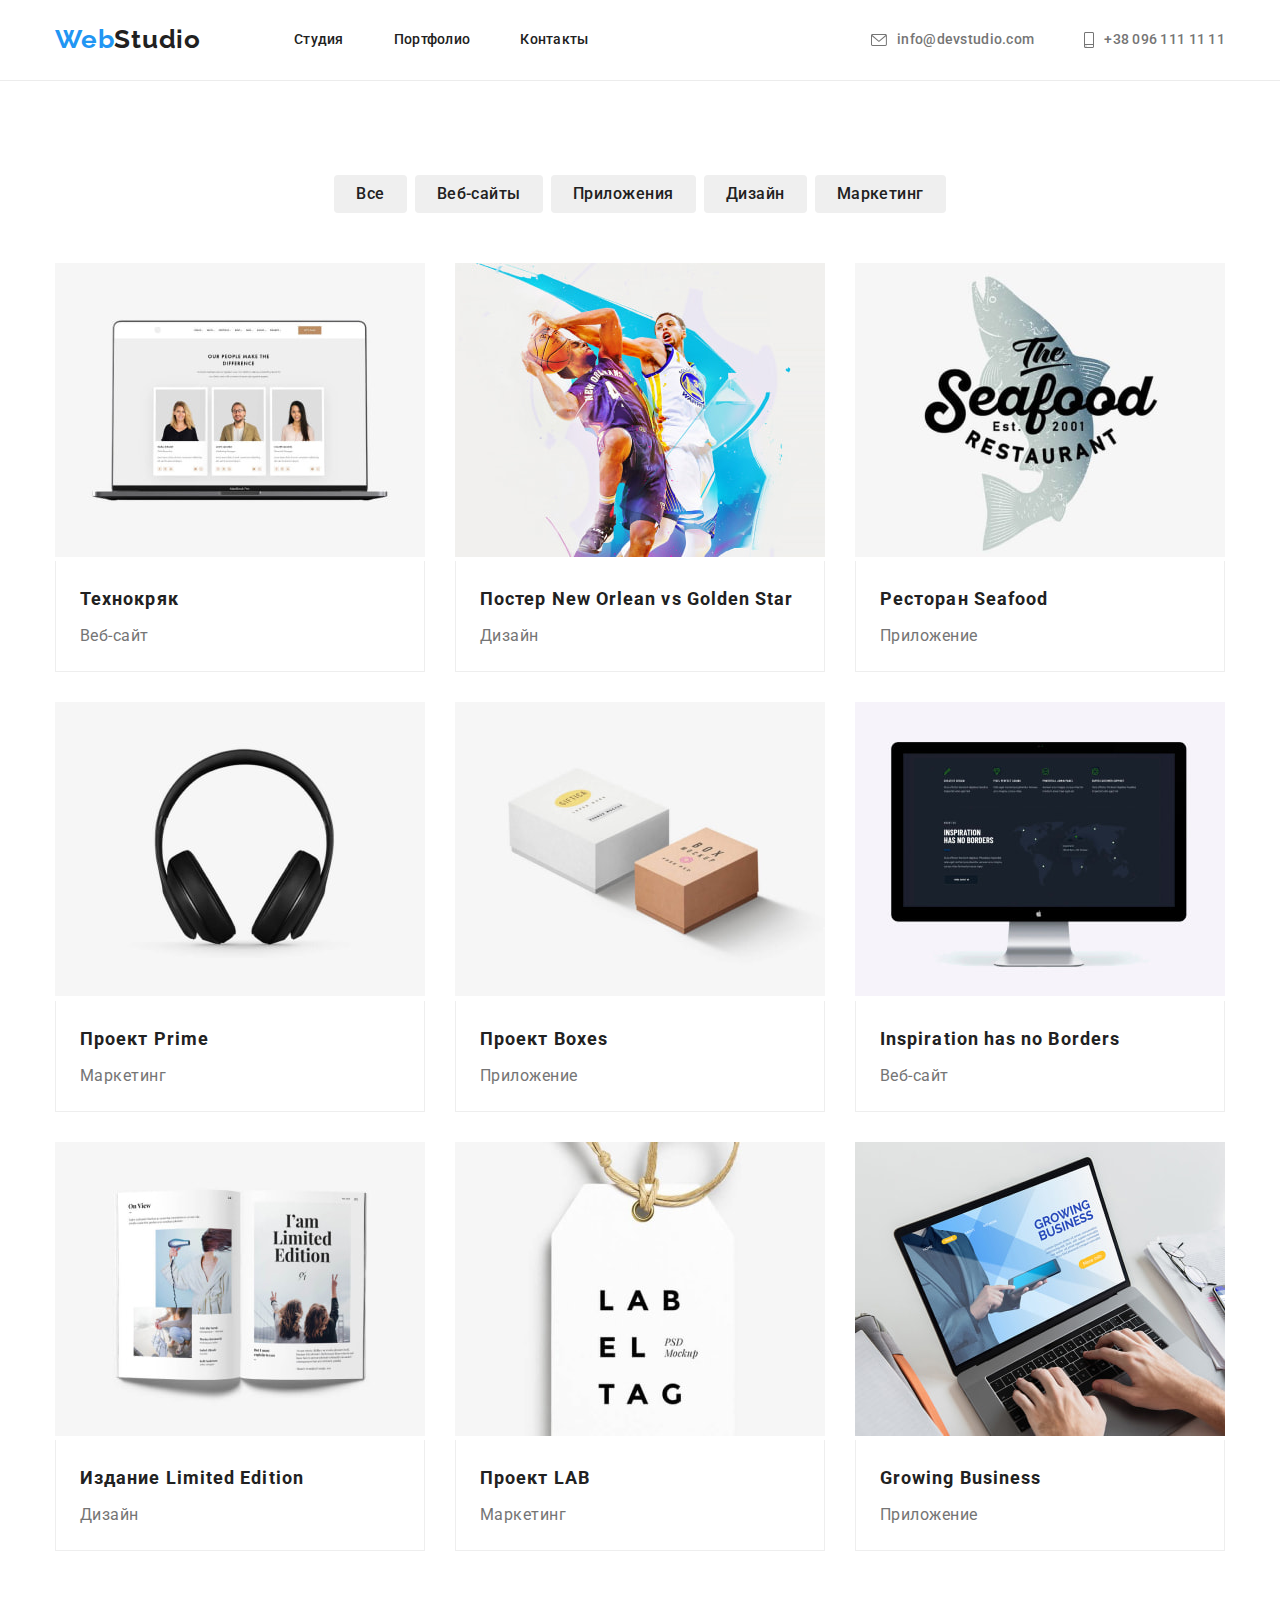
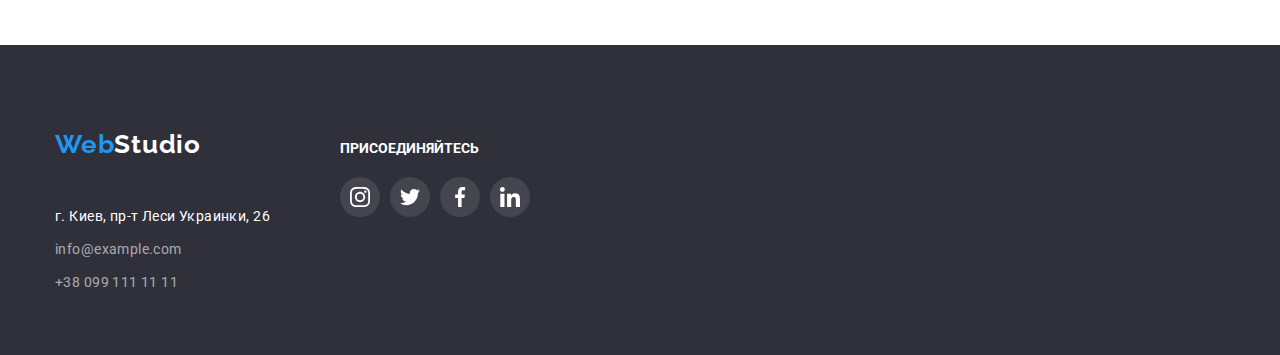
==== portfolio.html @ 706eaabc "Initial commit" ====
<!DOCTYPE html>
<html lang="ru">
  <head>
    <meta charset="UTF-8" />
    <meta http-equiv="X-UA-Compatible" content="IE=edge" />
    <meta name="viewport" content="width=device-width, initial-scale=1.0" />
    <title>Portfolio</title>
    <link
      rel="stylesheet"
      href="https://fonts.googleapis.com/css2?family=Raleway:wght@700&family=Roboto:wght@400;500;700;900&display=swap"
    />
    <link
      rel="stylesheet"
      href="https://cdnjs.cloudflare.com/ajax/libs/modern-normalize/1.1.0/modern-normalize.min.css"
    />
    <link rel="stylesheet" href="./css/styles.css" />
  </head>
  <body>
    <!--Шапка-->
    <header class="header">
      <div class="container header-nav">
        <a class="logo" href="" aria-label="Логотип сайту WebStudio"
          >Web<span class="logo-web">Studio</span></a
        >

        <nav class="nav">
          <ul class="nav-list">
            <li class="nav-item">
              <a class="nav-link" href="./index.html">Студия</a>
            </li>
            <li class="nav-item">
              <a class="nav-link" href="./portfolio.html">Портфолио</a>
            </li>
            <li class="nav-item">
              <a class="nav-link" href="">Контакты</a>
            </li>
          </ul>
        </nav>

        <ul class="header-list">
          <li class="header-item">
            <a class="header-link-mail" href="mailto:info@devstudio.com">
              <svg class="header-icons" width="16" height="12">
                <use href="./images/icon/symbol-defs.svg#icon-envelope"></use>
              </svg>
              info@devstudio.com</a
            >
          </li>
          <li class="header-item">
            <a class="header-link-tel" href="tel:380961111111">
              <svg class="header-icons" width="10" height="16">
                <use href="./images/icon/symbol-defs.svg#icon-smartphone"></use>
              </svg>
              +38 096 111 11 11</a
            >
          </li>
        </ul>
      </div>
    </header>

    <!--Список проектов-->
    <main>
      <section class="btn-btn">
        <div class="container">
          <ul class="button">
            <li class="button-item">
              <button class="button-btn" type="button">Все</button>
            </li>
            <li class="button-item">
              <button class="button-btn" type="button">Веб-сайты</button>
            </li>
            <li class="button-item">
              <button class="button-btn" type="button">Приложения</button>
            </li>
            <li class="button-item">
              <button class="button-btn" type="button">Дизайн</button>
            </li>
            <li class="button-item">
              <button class="button-btn" type="button">Маркетинг</button>
            </li>
          </ul>

          <ul class="project-list">
            <li class="project-container">
              <a class="project-link" href="./portfolio.html">
                <img
                  class="img"
                  src="./images/portfolio/texnokryak.jpg"
                  alt="главная страница веб-сайта"
                  width="370"
                  height="294"
                />
                <div class="block-title">
                  <h3 class="project-title">Технокряк</h3>
                  <p class="project-text">Веб-сайт</p>
                </div>
              </a>
            </li>
            <li class="project-container">
              <a class="project-link" href="./portfolio.html">
                <img
                  class="img"
                  src="./images/portfolio/poster.jpg"
                  alt="постер с двумя баскетболистами"
                  width="370"
                  height="294"
                />
                <div class="block-title">
                  <h3 class="project-title">Постер New Orlean vs Golden Star</h3>
                  <p class="project-text">Дизайн</p>
                </div>
              </a>
            </li>
            <li class="project-container">
              <a class="project-link" href="./portfolio.html">
                <img
                  class="img"
                  src="./images/portfolio/restaurant.jpg"
                  alt="лого ресторана"
                  width="370"
                  height="294"
                />
                <div class="block-title">
                  <h3 class="project-title">Ресторан Seafood</h3>
                  <p class="project-text">Приложение</p>
                </div>
              </a>
            </li>
            <li class="project-container">
              <a class="project-link" href="./portfolio.html">
                <img
                  class="img"
                  src="./images/portfolio/project-prim.jpg"
                  alt="наушники"
                  width="370"
                  height="294"
                />
                <div class="block-title">
                  <h3 class="project-title">Проект Prime</h3>
                  <p class="project-text">Маркетинг</p>
                </div>
              </a>
            </li>
            <li class="project-container">
              <a class="project-link" href="./portfolio.html">
                <img
                  class="img"
                  src="./images/portfolio/poster-boxes.jpg"
                  alt="две коробки"
                  width="370"
                  height="294"
                />
                <div class="block-title">
                  <h3 class="project-title">Проект Boxes</h3>
                  <p class="project-text">Приложение</p>
                </div>
              </a>
            </li>
            <li class="project-container">
              <a class="project-link" href="./portfolio.html">
                <img
                  class="img"
                  src="./images/portfolio/inspiration.jpg"
                  alt="монитор с сайтом"
                  width="370"
                  height="294"
                />
                <div class="block-title">
                  <h3 class="project-title">Inspiration has no Borders</h3>
                  <p class="project-text">Веб-сайт</p>
                </div>
              </a>
            </li>
            <li class="project-container">
              <a class="project-link" href="./portfolio.html">
                <img
                  class="img"
                  src="./images/portfolio/edition.jpg"
                  alt="издание журнала"
                  width="370"
                  height="294"
                />
                <div class="block-title">
                  <h3 class="project-title">Издание Limited Edition</h3>
                  <p class="project-text">Дизайн</p>
                </div>
              </a>
            </li>
            <li class="project-container">
              <a class="project-link" href="./portfolio.html">
                <img
                  class="img"
                  src="./images/portfolio/project-lab.jpg"
                  alt="бирка с надписью"
                  width="370"
                  height="294"
                />
                <div class="block-title">
                  <h3 class="project-title">Проект LAB</h3>
                  <p class="project-text">Маркетинг</p>
                </div>
              </a>
            </li>
            <li class="project-container">
              <a class="project-link" href="./portfolio.html">
                <img
                  class="img"
                  src="./images/portfolio/growing.jpg"
                  alt="монитор с заставкой"
                  width="370"
                  height="294"
                />
                <div class="block-title">
                  <h3 class="project-title">Growing Business</h3>
                  <p class="project-text">Приложение</p>
                </div>
              </a>
            </li>
          </ul>
        </div>
      </section>
    </main>

    <!--Подвал-->
    <footer class="footer">
      <div class="container footer-icon">
        <div class="contacts-block">
          <a class="logo" href="" aria-label="Логотип сайту WebStudio"
            >Web<span class="logo-studio">Studio</span>
          </a>

          <address class="address">
            <ul class="footer-list">
              <li class="footer-item">
                <a
                  class="footer-address"
                  href="https://goo.gl/maps/Pvmzu7NSPGujkEMB6"
                  target="_blank"
                  rel="noopener noreferrer"
                  >г. Киев, пр-т Леси Украинки, 26</a
                >
              </li>
              <li class="footer-item">
                <a class="footer-mail" href="mailto:info@example.com">info@example.com</a>
              </li>
              <li class="footer-item">
                <a class="footer-tel" href="tel:380991111111">+38 099 111 11 11</a>
              </li>
            </ul>
          </address>
        </div>
        <div class="networks-block">
      <h2 class="join-title">ПРИСОЕДИНЯЙТЕСЬ</h2>
      <ul class="networks-list">
        <li class="networks-item">
          <a class="networks-link" href="" aria-label="Instagram">
            <svg class="link-icon" width="20px" height="20px">
              <use href="./images/icon/symbol-defs.svg#icon-instagram2"></use>
            </svg>
          </a>
        </li>
        <li class="networks-item">
          <a class="networks-link" href="" aria-label="Twitter">
            <svg class="link-icon" width="20px" height="20px">
              <use href="./images/icon/symbol-defs.svg#icon-twitter2"></use>
            </svg>
          </a>
        </li>
        <li class="networks-item">
          <a class="networks-link" href="" aria-label="Facebook">
            <svg class="link-icon" width="20px" height="20px">
              <use href="./images/icon/symbol-defs.svg#icon-facebook2"></use>
            </svg>
          </a>
        </li>
        <li class="networks-item">
          <a class="networks-link" href="" aria-label="Linkedin">
            <svg class="link-icon" width="20px" height="20px">
              <use href="./images/icon/symbol-defs.svg#icon-linkedin2"></use>
            </svg>
          </a>
        </li>
      </ul>
  </div>
</div>
      </div>
    </footer>
  </body>
</html>
---- css/styles.css ----
/* цвет основного текста #212121*/
/*вторичный цвет текста #757575*/
/* цвет фона первичный #FFFFFF */
/* цвет фона вторичный #F5F4FA */
/*акцент цвет #2196F3*/
/* цвет футера и героя #2F303A */

:root {
  --primary-text-color: #212121;
  --accent-color: #2196f3;
  --secondary-color: #757575;
  --fon-color: #ffffff;
  --back-fon-color: #f5f4fa;
  --back-color: #2f303a;
  --icon-color-bg: #44454E;
  --icon-color: #AFB1B8;
  --box-shadow-color: 0px 4px 4px 0px rgba(0, 0, 0, 0.25);
  --box-shadow-sec-color: 0px 1px 3px 0px rgba(0, 0, 0, 0.12),
    0px 1px 1px 0px rgba(0, 0, 0, 0.14),
    0px 2px 1px 0px rgba(0, 0, 0, 0.2);
  --box-shadow-carts: 1px 4px 6px 0px rgba(0, 0, 0, 0.16),
    0px 4px 4px 0px rgba(0, 0, 0, 0.06),
    0px 1px 1px 0px rgba(0, 0, 0, 0.12);
}

body {
  font-family: 'Roboto', sans-serif;
  background: var(--fon-color);
  color: var(--primary-text-color);
}

p,
h1,
h2,
h3,
h4,
h5,
h6 {
  margin-top: 0;
  margin-bottom: 0;
}

ul,
ol {
  padding-left: 0;
  margin: 0;
}

ul {
  list-style: none;
}

button {
  cursor: pointer;
}

/* Studio */

.container {
  width: 1200px;
  padding-left: 15px;
  padding-right: 15px;
  margin: auto auto;
}

/* Логотип в шапке */
.header .logo {
  margin-bottom: 0px;
}

.logo {
  font-family: 'Raleway';
  font-weight: 700;
  font-size: 26px;
  line-height: 31px;
  letter-spacing: 0.03em;
  text-decoration: none;
}

/* Шапка-навигация */

.logo {
  color: #2196f3;
  padding-top: 24px;
  padding-bottom: 25px;
}

.logo-web {
  color: var(--primary-text-color);
}

.header {
  border-bottom: 1px solid #ececec;
}

.container.header-nav {
  display: flex;
  align-items: center;
}

.header-logo {
  color: black;
}

.nav {
  margin-left: 93px;
}

.nav-list {
  display: flex;
}

.nav .nav-item+.nav-item {
  margin-left: 50px;
}

.nav-link {
  display: block;
  padding-top: 32px;
  padding-bottom: 32px;
  color: var(--primary-text-color);

  font-weight: 500;
  font-size: 14px;
  line-height: 1.14;
  letter-spacing: 0.02em;
  text-decoration: none;
}

.header-item {
  font-weight: 500;
  font-size: 14px;
  line-height: 1.14;
  letter-spacing: 0.02em;
}

.header-list {
  display: flex;
  margin-left: auto;

}

.header-icons {
  display: inline-block;
  margin-right: 10px;
  fill: var(--secondary-color);
}

.header-list .header-item+.header-item {
  margin-left: 50px;
}

.header-link-mail,
.header-link-tel {
  display: flex;
  align-items: center;
  padding-top: 32px;
  padding-bottom: 32px;
  font-weight: 500;
  font-size: 14px;
  line-height: 1.14;
  letter-spacing: 0.02em;
  text-decoration: none;
  color: var(--secondary-color);
}

.header-link-tel:hover .header-icons,
.header-link-tel:focus .header-icons {
  fill: var(--accent-color);
}

.header-link-mail:hover .header-icons,
.header-link-mail:focus .header-icons {
  fill: var(--accent-color);
}



.nav-link:hover,
.nav-link:focus {
  color: var(--accent-color);
}

.header-link-mail:hover .header-icons,
.header-link-mail:focus .header-icons {
  color: var(--accent-color);
}

.header-link-mail:hover,
.header-link-mail:focus {
  color: var(--accent-color);
}

.header-link-tel:hover,
.header-link-tel:focus {
  color: var(--accent-color);
}

/* Герой */

.hero {
  padding-top: 200px;
  padding-bottom: 200px;
  background-image: linear-gradient(rgba(47, 48, 58, 0.4), rgba(47, 48, 58, 0.4)), url("../images/hero.jpg");
  background-repeat: no-repeat;
  background-position: 50% 50%;
  background-color: var(--back-color);
  text-align: center;
}

.hero-title {
  margin-bottom: 30px;
  font-weight: 900;
  font-size: 44px;
  line-height: 1.36;
  letter-spacing: 0.06em;
  text-transform: uppercase;

  color: var(--fon-color);
}

.hero-button {
  width: 200px;
  height: 50px;
  padding: 10px 32px;
  display: inline-block;
  font-family: inherit;
  font-size: 16px;
  line-height: 1.88;
  letter-spacing: 0.06em;
  border: none;
  color: var(--fon-color);
  background-color: var(--accent-color);
  box-shadow: 0px 4px 4px rgba(0, 0, 0, 0.15);
  border-radius: 4px;
}

/* Особенности */

.feature {
  padding-top: 94px;
  padding-bottom: 94px;
  color: var(--primary-text-color);
}

.feature-list {
  display: flex;
  list-style: none;
}

.feature-item {
  width: 270px;
}

.feature-link {
  display: flex;
  width: 270px;
  height: 120px;
  background-color: #F5F4FA;
  border-radius: 4%;
  justify-content: center;
  align-items: center;
  margin-bottom: 30px;
}

.feature-item:not(:last-child) {
  margin-right: 30px;
}

.feature-item .feature-title {
  margin-bottom: 10px;
  font-weight: 700;
  font-size: 14px;
  line-height: 1.14;
  letter-spacing: 0.03em;
  text-transform: uppercase;
}

.feature-text {
  font-size: 14px;
  line-height: 1.71;
  letter-spacing: 0.03em;
  color: var(--secondary-color);
}

/* Деятельности */

.about {
  padding-bottom: 94px;
}

.about-title {
  margin-bottom: 50px;

  font-weight: 700;
  font-size: 36px;
  line-height: 1.16;
  text-align: center;
  letter-spacing: 0.03em;

  color: var(--primary-text-color);
}

.icon {
  display: flex;
}

.about-icon {
  display: inline-block;
  max-width: 370px;
}

.about-icon:not(:last-child) {
  margin-right: 30px;
}

/* Команда */

.team {
  background-color: var(--back-fon-color);
  padding-top: 94px;
  padding-bottom: 94px;
}

.team-title {
  font-weight: 700;
  font-size: 36px;
  line-height: 1.16;
  text-align: center;
  letter-spacing: 0.03em;
  color: var(--primary-text-color);
}

.team-list {
  display: flex;
  margin-top: 50px;
  list-style: none;
}

.team-block {
  padding-top: 30px;
  padding-bottom: 30px;
  padding-left: 32px;
  padding-right: 32px;
}

.team-item:not(:last-child) {
  margin-right: 30px;
}

.team-item {
  background-color: #ffffff;
  box-shadow: 0px 1px 3px rgba(0, 0, 0, 0.12), 0px 1px 1px rgba(0, 0, 0, 0.14), 0px 2px 1px rgba(0, 0, 0, 0.2);
  border-radius: 0px 0px 4px 4px;
}

.team-name {
  margin-bottom: 10px;
  font-weight: 500;
  font-size: 16px;
  line-height: 1.19;
  text-align: center;
  letter-spacing: 0.03em;
}

.team-position {
  font-size: 16px;
  line-height: 1.19;
  text-align: center;
  letter-spacing: 0.03em;
  margin-bottom: 16px;
  color: var(--secondary-color);
}

.team-icon-svg {
  width: 20px;
  height: 20px;
  fill: var(--icon-color);
}

.team-icon-list {
  list-style-type: none;
  display: flex;
  justify-content: space-between;

}

.team-icon-link {
  width: 44px;
  height: 44px;
  display: flex;
  justify-content: center;
  align-items: center;
  border-radius: 50%;
  background-color: var(--fon-color);
  background-repeat: no-repeat;
  background-position: center;
}

.team-icon-link:hover,
.team-icon-link:focus {
  background-color: var(--accent-color);
}

.team-icon-link:hover .team-icon-svg,
.team-icon-link:focus .team-icon-svg {
  fill: var(--fon-color);
}

.team-icon-svg {
  fill: var(--icon-color);
}

/* Постоянные клиенты */

.clients {
  padding: 94px 0px;
}

.clients-block {
  font-size: 36px;
  line-height: 1.16;
  text-align: center;
  letter-spacing: 0.03em;
  margin-bottom: 50px;

  color: #212121;
}

.clients-list {
  display: flex;
  justify-content: space-between;
  list-style-type: none;
}

.clients-link {
  display: flex;
  width: 170px;
  height: 92px;
  border-radius: 5px;
  justify-content: center;
  align-items: center;
  border: 1px solid #AFB1B8;
}

.clients-link {
  padding: 16px 32px;
}

.clients-item:not(:last-child) {
  margin-right: 30px;
}

.clients-link:hover,
.clients-link:focus {
  border: 1px solid var(--accent-color);
  background-color: var(--fon-color);
  fill: var(--accent-color);
}

.clients-icon {
  fill: var(--icon-color)
}

.clients-link:hover .clients-icon,
.clients-link:focus .clients-icon {
  fill: var(--accent-color);
}

/* Подвал */

.footer {
  padding-top: 60px;
  padding-bottom: 60px;
  background-color: var(--back-color);
}

.logo {
  display: block;
  margin-bottom: 20px;
}

.logo-studio {
  color: var(--fon-color);
}

.footer-item:not(:last-child) {
  margin-bottom: 9px;
}

.address {
  font-style: normal;
}

.footer-address {
  font-weight: 400;
  font-size: 14px;
  line-height: 1.71;
  letter-spacing: 0.03em;
  color: var(--fon-color);
  text-decoration: none;
}

.footer-mail,
.footer-tel {
  text-decoration: none;
  font-weight: 400;
  font-size: 14px;
  line-height: 1.71;
  letter-spacing: 0.03em;
  color: rgba(255, 255, 255, 0.6);
}

.footer-icon {
  display: flex;
  align-items: baseline;
}

.networks-block {
  align-items: baseline;
}

.networks-list {
  display: flex;
}

.join-title {
  font-size: 14px;
  line-height: 1.17;
  color: var(--fon-color);
  margin-bottom: 20px;
  padding-bottom: 0px;
}

.contacts-block {
  margin-right: 70px;
}

.networks-link {
  display: flex;
  justify-content: center;
  align-items: center;
  width: 40px;
  height: 40px;
  background-color: var(--icon-color-bg);
  border-radius: 50%;
}

.networks-list .networks-item:not(:first-child) {
  margin-left: 10px;
}

.networks-link:hover,
.networks-link:focus {
  background-color: var(--accent-color);
}

.link-icon {
  fill: var(--fon-color);
}


/* Portfolio */

/* Кнопки фильтра */

.button {
  display: flex;
  list-style: none;
  justify-content: center;
  margin-bottom: 50px;
}

.button-item:not(:last-child) {
  margin-right: 8px;
}

.btn-btn {
  padding-top: 94px;
  padding-bottom: 94px;
}

.button-btn {
  font-family: 'Roboto';
  border: none;
  font-weight: 500;
  font-size: 16px;
  line-height: 1.62;
  text-align: center;
  letter-spacing: 0.03em;
  color: var(--primary-text-color);
  padding: 6px 22px;
  border-radius: 4px;
}

.button-btn:hover,
.button-btn:focus {
  background-color: var(--accent-color);
  color: var(--fon-color);
  box-shadow: var(--box-shadow-color);
}

/* Список проектов */

.project-title {
  margin-bottom: 4px;
  font-weight: 700;
  font-size: 18px;
  line-height: 2;
  letter-spacing: 0.06em;
  color: var(--primary-text-color);
}

.project-text {
  font-size: 16px;
  line-height: 1.88;
  letter-spacing: 0.03em;
  color: #757575;
}

.project-list {
  display: flex;
  flex-wrap: wrap;
}

.block-title {
  border-right: 1px solid #eeeeee;
  border-bottom: 1px solid #eeeeee;
  border-left: 1px solid #eeeeee;
  padding: 20px 24px;
}

.project-container {
  width: calc((100% - 60px) / 3);
  margin-right: 30px;
  text-decoration: none;
}

.project-container:nth-child(-n + 6) {
  margin-bottom: 30px;
}

.project-container:nth-child(3n) {
  margin-right: 0px;
}

.project-link {
  display: block;
  font-style: normal;
  color: var(--secondary-color);
  text-decoration: none;
}

.project-link:hover,
.project-link:focus {
  box-shadow: var(--box-shadow-carts);
}
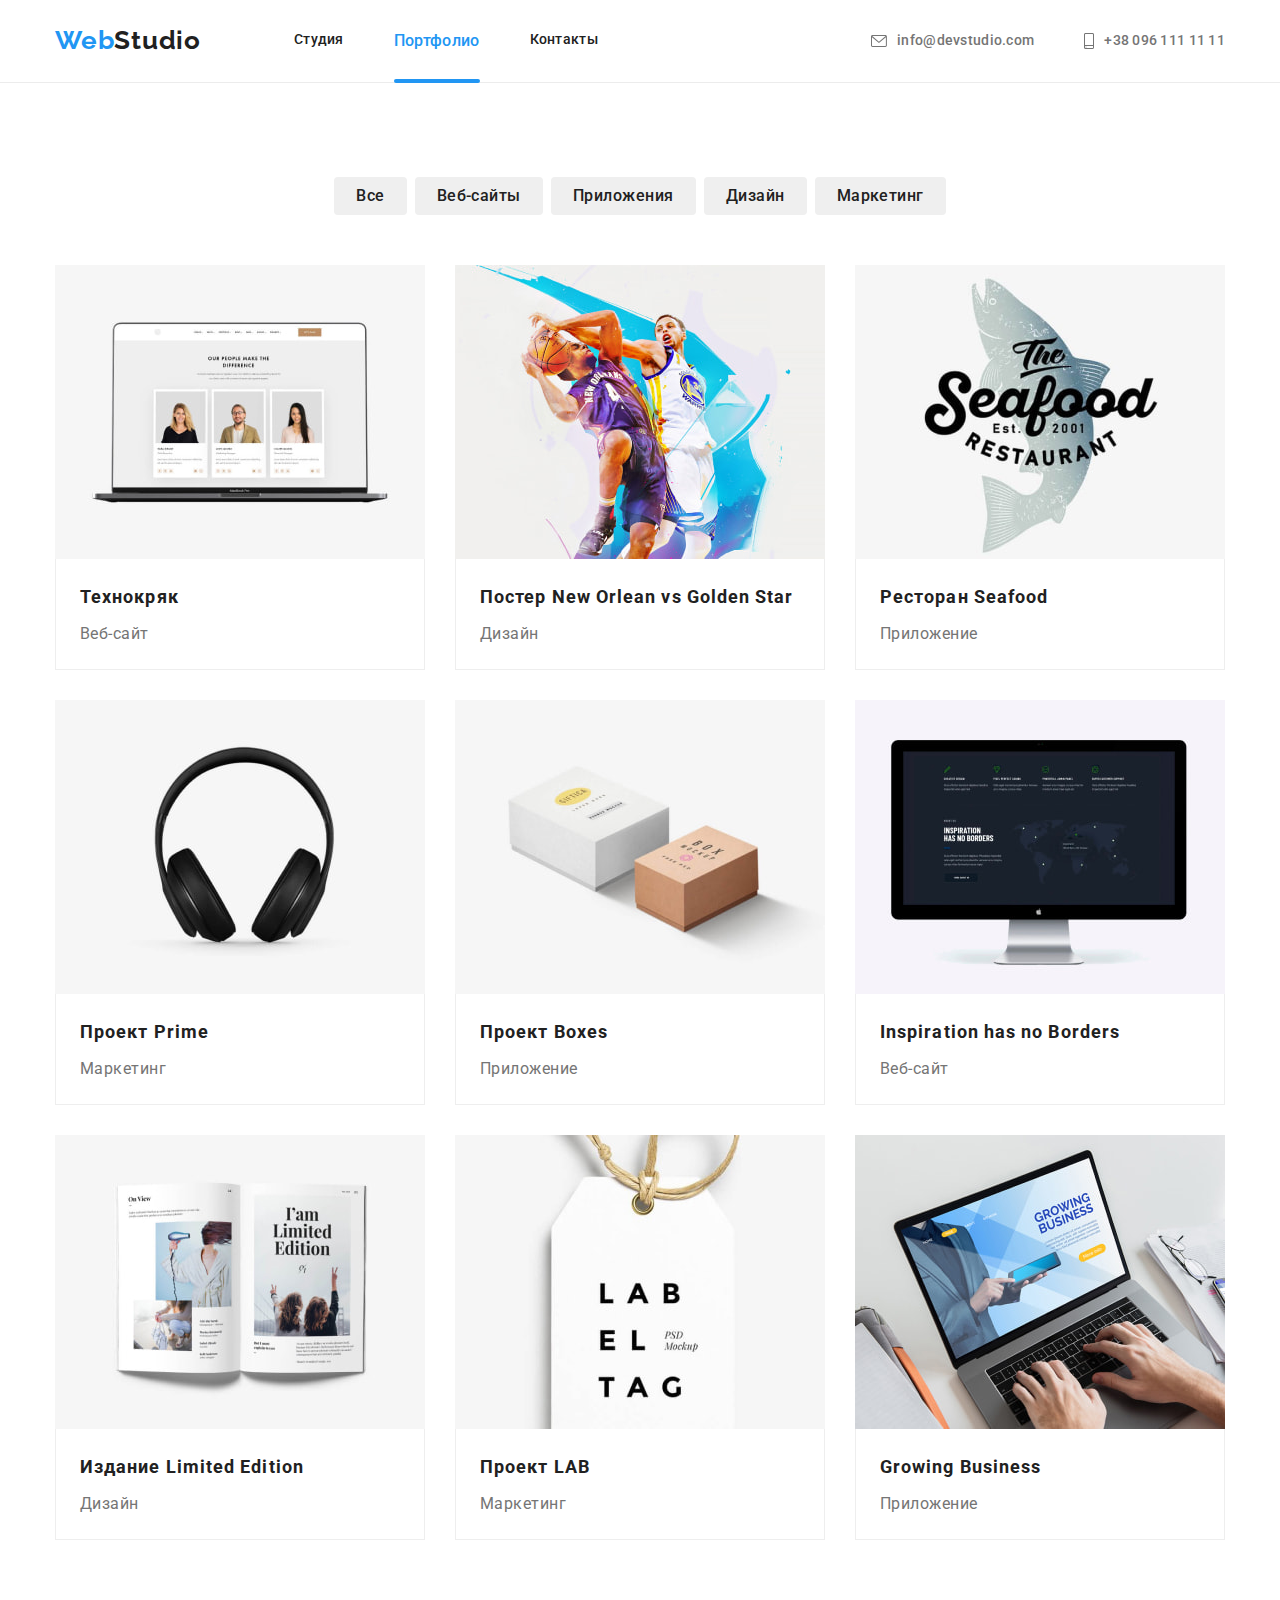
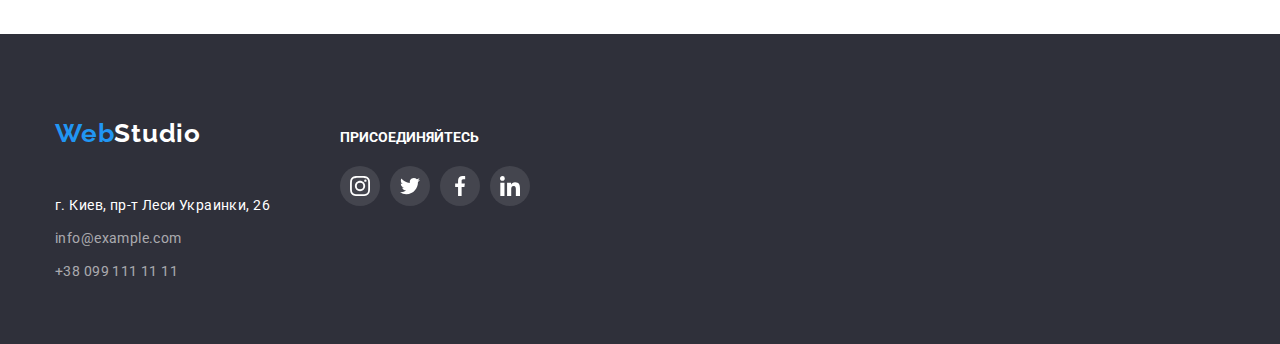
==== commit e7f955df: "добавил нижнее подчеркивание в шапке" ====
--- a/portfolio.html
+++ b/portfolio.html
@@ -29,7 +29,7 @@
               <a class="nav-link" href="./index.html">Студия</a>
             </li>
             <li class="nav-item">
-              <a class="nav-link" href="./portfolio.html">Портфолио</a>
+              <a class="nav-link current link" href="./portfolio.html">Портфолио</a>
             </li>
             <li class="nav-item">
               <a class="nav-link" href="">Контакты</a>
@@ -285,5 +285,6 @@
 </div>
       </div>
     </footer>
+    <script src="./js/modal.js"></script>
   </body>
 </html>
--- a/css/styles.css
+++ b/css/styles.css
@@ -21,12 +21,17 @@
   --box-shadow-carts: 1px 4px 6px 0px rgba(0, 0, 0, 0.16),
     0px 4px 4px 0px rgba(0, 0, 0, 0.06),
     0px 1px 1px 0px rgba(0, 0, 0, 0.12);
+  --lisy-caption: rgba(255, 255, 255, 1);
+  --bgk-list-caption: rgba(47, 48, 58, 0.8);
 }
 
 body {
+
+
   font-family: 'Roboto', sans-serif;
   background: var(--fon-color);
   color: var(--primary-text-color);
+
 }
 
 p,
@@ -90,7 +95,10 @@
 }
 
 .header {
+
+  background-color: var(--fon-color);
   border-bottom: 1px solid #ececec;
+
 }
 
 .container.header-nav {
@@ -101,6 +109,35 @@
 .header-logo {
   color: black;
 }
+
+.nav-list .link {
+  position: relative;
+  display: block;
+  padding-top: 32px;
+  padding-bottom: 32px;
+  color: var(--text-color);
+  font-size: var(--p-font-size);
+  font-weight: 500;
+  line-height: 1.14;
+  letter-spacing: 0.02em;
+  transition: color 250ms cubic-bezier(0.4, 0, 0.2, 1);
+}
+
+.current.link {
+  color: var(--accent-color);
+}
+
+.current::after {
+  content: '';
+  position: absolute;
+  bottom: -1px;
+  left: 0;
+  height: 4px;
+  width: 100%;
+  background: var(--accent-color);
+  border-radius: 2px;
+}
+
 
 .nav {
   margin-left: 93px;
@@ -127,6 +164,7 @@
   text-decoration: none;
 }
 
+
 .header-item {
   font-weight: 500;
   font-size: 14px;
@@ -203,9 +241,12 @@
   padding-bottom: 200px;
   background-image: linear-gradient(rgba(47, 48, 58, 0.4), rgba(47, 48, 58, 0.4)), url("../images/hero.jpg");
   background-repeat: no-repeat;
-  background-position: 50% 50%;
   background-color: var(--back-color);
   text-align: center;
+  max-width: 1600px;
+  height: 600px;
+  margin-left: auto;
+  margin-right: auto;
 }
 
 .hero-title {
@@ -287,6 +328,7 @@
 
 .about {
   padding-bottom: 94px;
+  font-size: 0px;
 }
 
 .about-title {
@@ -303,15 +345,41 @@
 
 .icon {
   display: flex;
+  position: relative;
 }
 
 .about-icon {
+  position: relative;
   display: inline-block;
   max-width: 370px;
 }
 
 .about-icon:not(:last-child) {
   margin-right: 30px;
+}
+
+.about-list-caption {
+  display: flex;
+  position: absolute;
+  bottom: 0;
+  left: 0;
+  justify-content: center;
+  align-items: center;
+  width: 370px;
+  height: 70px;
+  background-color: var(--bgk-list-caption);
+
+}
+
+.paragraph {
+  color: var(--fon-color);
+  font-weight: 700;
+  font-size: 14px;
+  line-height: 1.14;
+  text-align: center;
+  letter-spacing: 0.03em;
+  text-transform: uppercase;
+
 }
 
 /* Команда */
@@ -576,6 +644,7 @@
 }
 
 .btn-btn {
+  font-size: 0px;
   padding-top: 94px;
   padding-bottom: 94px;
 }
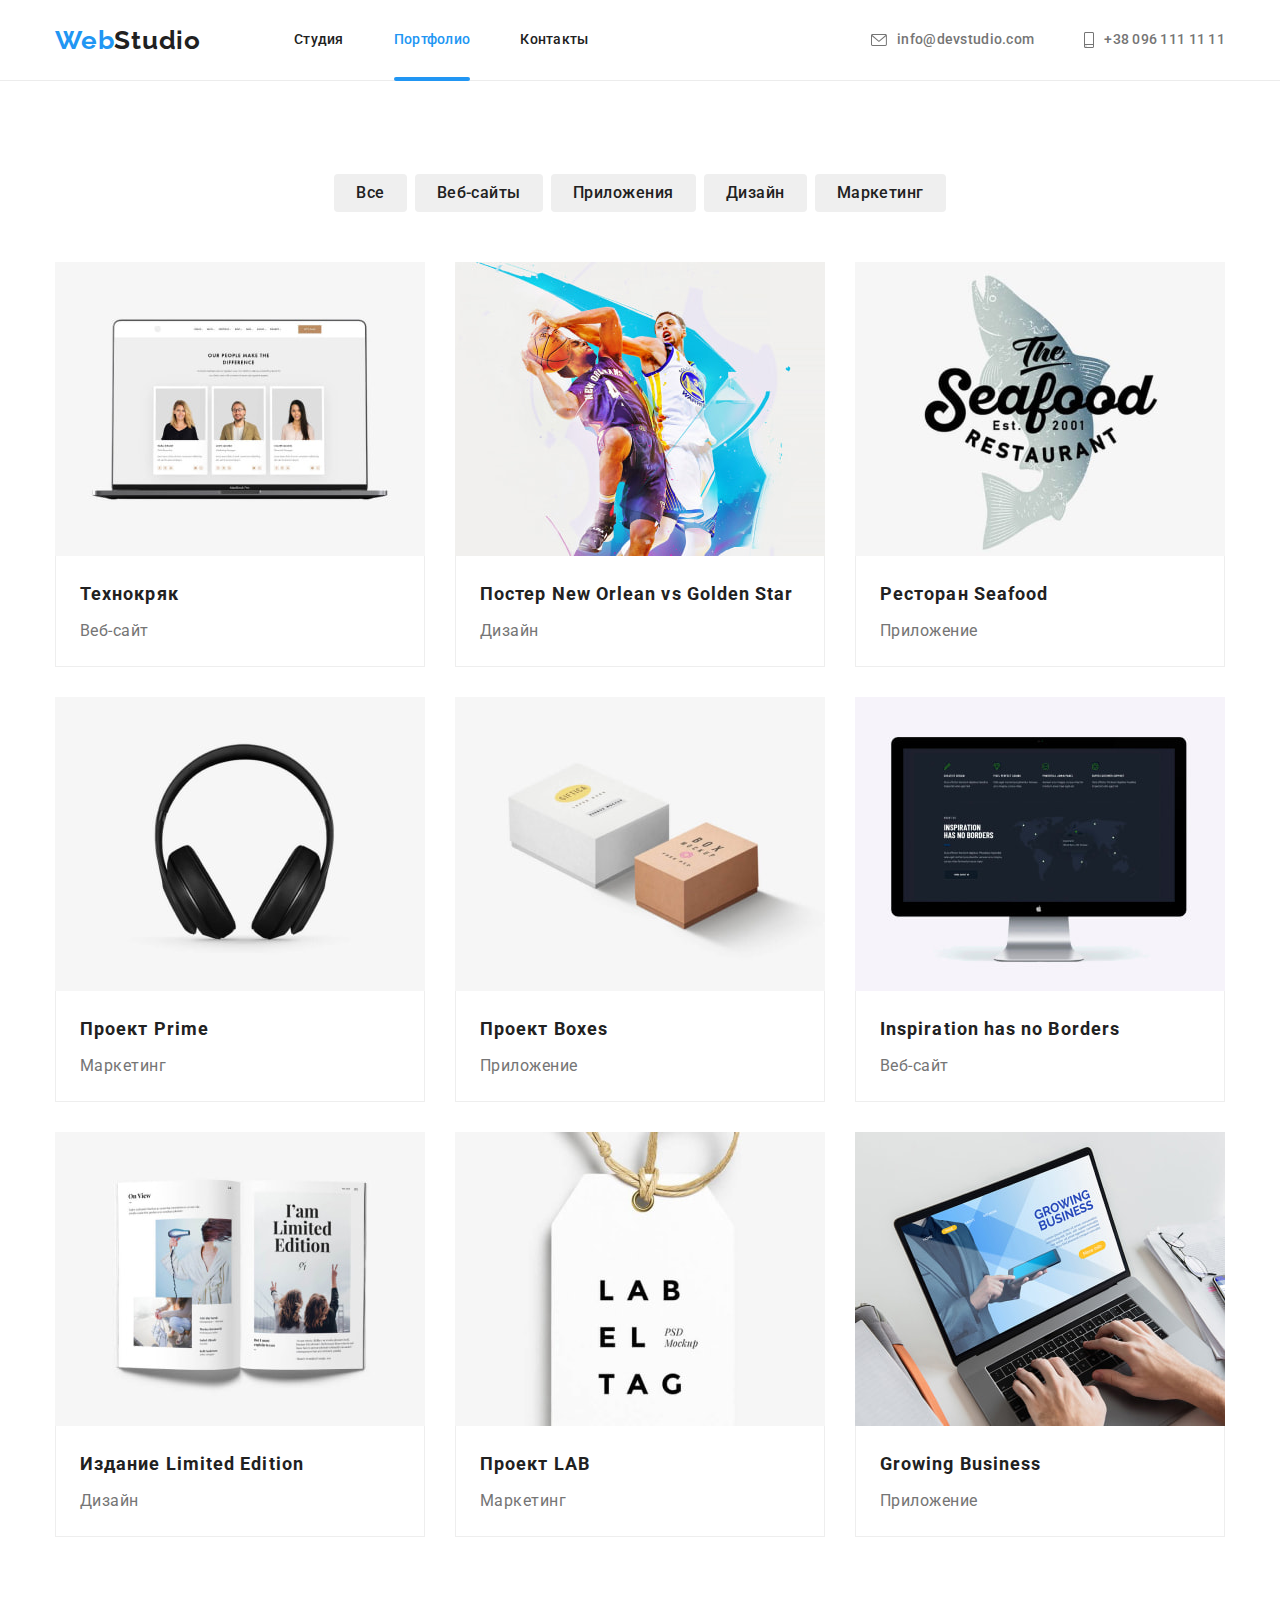
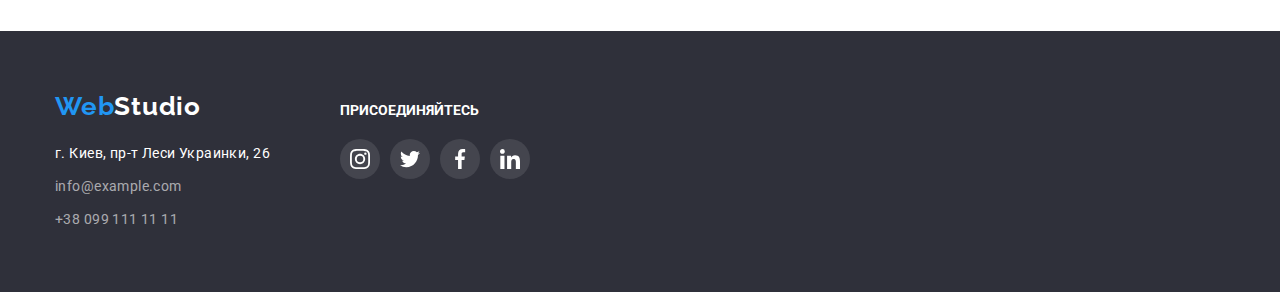
==== commit 1f5561c2: "добавил overlay" ====
--- a/portfolio.html
+++ b/portfolio.html
@@ -83,13 +83,19 @@
           <ul class="project-list">
             <li class="project-container">
               <a class="project-link" href="./portfolio.html">
-                <img
-                  class="img"
+                <div class="overlay-box">
+                <img
+                  class="portfolio-img"
                   src="./images/portfolio/texnokryak.jpg"
                   alt="главная страница веб-сайта"
                   width="370"
                   height="294"
                 />
+                   <div class="overlay">
+                     <p class="overlay-text">Ресурс предлагает комплексные предложения с разным уровнем функционала и сервисов. Все это позволит посетителю получить исчерпывающие сведения о компании или частном лице.</p>
+                   </div>
+                </div>
+                
                 <div class="block-title">
                   <h3 class="project-title">Технокряк</h3>
                   <p class="project-text">Веб-сайт</p>
@@ -98,6 +104,7 @@
             </li>
             <li class="project-container">
               <a class="project-link" href="./portfolio.html">
+                <div class="overlay-box">
                 <img
                   class="img"
                   src="./images/portfolio/poster.jpg"
@@ -105,6 +112,11 @@
                   width="370"
                   height="294"
                 />
+                   <div class="overlay">
+                     <p class="overlay-text">Ресурс предлагает комплексные предложения с разным уровнем функционала и сервисов. Все это позволит посетителю получить исчерпывающие сведения о компании или частном лице.</p>
+                   </div>
+                </div>
+
                 <div class="block-title">
                   <h3 class="project-title">Постер New Orlean vs Golden Star</h3>
                   <p class="project-text">Дизайн</p>
@@ -113,6 +125,7 @@
             </li>
             <li class="project-container">
               <a class="project-link" href="./portfolio.html">
+                <div class="overlay-box">
                 <img
                   class="img"
                   src="./images/portfolio/restaurant.jpg"
@@ -120,6 +133,10 @@
                   width="370"
                   height="294"
                 />
+                   <div class="overlay">
+                     <p class="overlay-text">Ресурс предлагает комплексные предложения с разным уровнем функционала и сервисов. Все это позволит посетителю получить исчерпывающие сведения о компании или частном лице.</p>
+                   </div>
+                </div>
                 <div class="block-title">
                   <h3 class="project-title">Ресторан Seafood</h3>
                   <p class="project-text">Приложение</p>
@@ -128,6 +145,7 @@
             </li>
             <li class="project-container">
               <a class="project-link" href="./portfolio.html">
+                <div class="overlay-box">
                 <img
                   class="img"
                   src="./images/portfolio/project-prim.jpg"
@@ -135,6 +153,10 @@
                   width="370"
                   height="294"
                 />
+                   <div class="overlay">
+                     <p class="overlay-text">Ресурс предлагает комплексные предложения с разным уровнем функционала и сервисов. Все это позволит посетителю получить исчерпывающие сведения о компании или частном лице.</p>
+                   </div>
+                </div>
                 <div class="block-title">
                   <h3 class="project-title">Проект Prime</h3>
                   <p class="project-text">Маркетинг</p>
@@ -143,6 +165,7 @@
             </li>
             <li class="project-container">
               <a class="project-link" href="./portfolio.html">
+                <div class="overlay-box">
                 <img
                   class="img"
                   src="./images/portfolio/poster-boxes.jpg"
@@ -150,6 +173,10 @@
                   width="370"
                   height="294"
                 />
+                <div class="overlay">
+                 <p class="overlay-text">Ресурс предлагает комплексные предложения с разным уровнем функционала и сервисов. Все это позволит посетителю получить исчерпывающие сведения о компании или частном лице.</p>
+                </div>
+                </div>
                 <div class="block-title">
                   <h3 class="project-title">Проект Boxes</h3>
                   <p class="project-text">Приложение</p>
@@ -158,6 +185,7 @@
             </li>
             <li class="project-container">
               <a class="project-link" href="./portfolio.html">
+                <div class="overlay-box">
                 <img
                   class="img"
                   src="./images/portfolio/inspiration.jpg"
@@ -165,6 +193,10 @@
                   width="370"
                   height="294"
                 />
+                <div class="overlay">
+                 <p class="overlay-text">Ресурс предлагает комплексные предложения с разным уровнем функционала и сервисов. Все это позволит посетителю получить исчерпывающие сведения о компании или частном лице.</p>
+                </div>
+                </div>
                 <div class="block-title">
                   <h3 class="project-title">Inspiration has no Borders</h3>
                   <p class="project-text">Веб-сайт</p>
@@ -173,6 +205,7 @@
             </li>
             <li class="project-container">
               <a class="project-link" href="./portfolio.html">
+                <div class="overlay-box">
                 <img
                   class="img"
                   src="./images/portfolio/edition.jpg"
@@ -180,6 +213,10 @@
                   width="370"
                   height="294"
                 />
+                <div class="overlay">
+                 <p class="overlay-text">Ресурс предлагает комплексные предложения с разным уровнем функционала и сервисов. Все это позволит посетителю получить исчерпывающие сведения о компании или частном лице.</p>
+                </div>
+                </div>
                 <div class="block-title">
                   <h3 class="project-title">Издание Limited Edition</h3>
                   <p class="project-text">Дизайн</p>
@@ -188,6 +225,7 @@
             </li>
             <li class="project-container">
               <a class="project-link" href="./portfolio.html">
+                <div class="overlay-box">
                 <img
                   class="img"
                   src="./images/portfolio/project-lab.jpg"
@@ -195,6 +233,10 @@
                   width="370"
                   height="294"
                 />
+                <div class="overlay">
+                 <p class="overlay-text">Ресурс предлагает комплексные предложения с разным уровнем функционала и сервисов. Все это позволит посетителю получить исчерпывающие сведения о компании или частном лице.</p>
+                </div>
+                </div>
                 <div class="block-title">
                   <h3 class="project-title">Проект LAB</h3>
                   <p class="project-text">Маркетинг</p>
@@ -203,6 +245,7 @@
             </li>
             <li class="project-container">
               <a class="project-link" href="./portfolio.html">
+                <div class="overlay-box">
                 <img
                   class="img"
                   src="./images/portfolio/growing.jpg"
@@ -210,6 +253,10 @@
                   width="370"
                   height="294"
                 />
+                <div class="overlay">
+                 <p class="overlay-text">Ресурс предлагает комплексные предложения с разным уровнем функционала и сервисов. Все это позволит посетителю получить исчерпывающие сведения о компании или частном лице.</p>
+                </div>
+                </div>
                 <div class="block-title">
                   <h3 class="project-title">Growing Business</h3>
                   <p class="project-text">Приложение</p>
--- a/css/styles.css
+++ b/css/styles.css
@@ -23,10 +23,11 @@
     0px 1px 1px 0px rgba(0, 0, 0, 0.12);
   --lisy-caption: rgba(255, 255, 255, 1);
   --bgk-list-caption: rgba(47, 48, 58, 0.8);
+  --bgk-backdrop: rgba(0, 0, 0, 0.1);
 }
 
 body {
-
+  padding-top: 80px;
 
   font-family: 'Roboto', sans-serif;
   background: var(--fon-color);
@@ -86,8 +87,7 @@
 
 .logo {
   color: #2196f3;
-  padding-top: 24px;
-  padding-bottom: 25px;
+
 }
 
 .logo-web {
@@ -95,6 +95,11 @@
 }
 
 .header {
+  position: fixed;
+  top: 0;
+  width: 100vw;
+
+  z-index: 10;
 
   background-color: var(--fon-color);
   border-bottom: 1px solid #ececec;
@@ -118,6 +123,7 @@
   color: var(--text-color);
   font-size: var(--p-font-size);
   font-weight: 500;
+  font-size: 14px;
   line-height: 1.14;
   letter-spacing: 0.02em;
   transition: color 250ms cubic-bezier(0.4, 0, 0.2, 1);
@@ -136,6 +142,7 @@
   width: 100%;
   background: var(--accent-color);
   border-radius: 2px;
+
 }
 
 
@@ -162,6 +169,8 @@
   line-height: 1.14;
   letter-spacing: 0.02em;
   text-decoration: none;
+
+  transition: color 250ms cubic-bezier(0.4, 0, 0.2, 1);
 }
 
 
@@ -200,6 +209,7 @@
   letter-spacing: 0.02em;
   text-decoration: none;
   color: var(--secondary-color);
+  transition: color 250ms cubic-bezier(0.4, 0, 0.2, 1);
 }
 
 .header-link-tel:hover .header-icons,
@@ -247,7 +257,10 @@
   height: 600px;
   margin-left: auto;
   margin-right: auto;
-}
+  background-size: cover;
+  background-position: center;
+}
+
 
 .hero-title {
   margin-bottom: 30px;
@@ -272,9 +285,71 @@
   border: none;
   color: var(--fon-color);
   background-color: var(--accent-color);
-  box-shadow: 0px 4px 4px rgba(0, 0, 0, 0.15);
   border-radius: 4px;
-}
+  transition: background-color 250ms cubic-bezier(0.4, 0, 0.2, 1);
+}
+
+.hero-button:hover,
+.hero-button:focus {
+  background-color: #188CE8;
+}
+
+
+.backdrop {
+  z-index: 10;
+  position: fixed;
+  top: 0;
+  left: 0;
+  width: 100%;
+  height: 100%;
+  background-color: var(--bgk-backdrop);
+  transition: opacity 250ms cubic-bezier(0.4, 0, 0.2, 1);
+}
+
+.backdrop.is-hidden {
+  opacity: 0;
+  pointer-events: none;
+}
+
+.modal {
+  position: absolute;
+  top: 50%;
+  left: 50%;
+  transform: translate(-50%, -50%) scale(1);
+
+  width: 528px;
+  height: 581px;
+  background-color: var(--fon-color);
+  padding: 40px;
+
+  transition: transform 250ms cubic-bezier(0.4, 0, 0.2, 1);
+}
+
+.modal-close {
+  position: absolute;
+  top: 8px;
+  right: 8px;
+  display: flex;
+  justify-content: center;
+  align-items: center;
+  width: 30px;
+  height: 30px;
+  padding: 0;
+
+  border-radius: 50%;
+  background-color: #fff;
+
+  border: 1px solid rgba(0, 0, 0, 0.1);
+
+  transition: border 250ms cubic-bezier(0.4, 0, 0.2, 1);
+  cursor: pointer;
+
+}
+
+.modal-close:hover {
+  border: 1px solid rgba(0, 0, 0, 0.4);
+}
+
 
 /* Особенности */
 
@@ -463,6 +538,7 @@
   background-color: var(--fon-color);
   background-repeat: no-repeat;
   background-position: center;
+  transition: background-color 250ms cubic-bezier(0.4, 0, 0.2, 1), border-radius 250ms cubic-bezier(0.4, 0, 0.2, 1);
 }
 
 .team-icon-link:hover,
@@ -505,14 +581,18 @@
   display: flex;
   width: 170px;
   height: 92px;
+  padding: 16px 32px;
   border-radius: 5px;
   justify-content: center;
   align-items: center;
   border: 1px solid #AFB1B8;
-}
-
-.clients-link {
-  padding: 16px 32px;
+  transition: border 250ms cubic-bezier(0.4, 0, 0.2, 1);
+
+}
+
+.clients-icon {
+  fill: var(--icon-color);
+  transition: fill 250ms cubic-bezier(0.4, 0, 0.2, 1);
 }
 
 .clients-item:not(:last-child) {
@@ -526,9 +606,6 @@
   fill: var(--accent-color);
 }
 
-.clients-icon {
-  fill: var(--icon-color)
-}
 
 .clients-link:hover .clients-icon,
 .clients-link:focus .clients-icon {
@@ -612,6 +689,7 @@
   height: 40px;
   background-color: var(--icon-color-bg);
   border-radius: 50%;
+  transition: background-color 250ms cubic-bezier(0.4, 0, 0.2, 1), border-radius 250ms cubic-bezier(0.4, 0, 0.2, 1);
 }
 
 .networks-list .networks-item:not(:first-child) {
@@ -667,6 +745,7 @@
   background-color: var(--accent-color);
   color: var(--fon-color);
   box-shadow: var(--box-shadow-color);
+  transition: background-color 250ms cubic-bezier(0.4, 0, 0.2, 1), color 250ms cubic-bezier(0.4, 0, 0.2, 1);
 }
 
 /* Список проектов */
@@ -692,6 +771,47 @@
   flex-wrap: wrap;
 }
 
+.overlay-box {
+  position: relative;
+  overflow: hidden;
+  width: 370px;
+  height: 294px;
+}
+
+.portfolio-img {
+  display: block;
+  max-width: 100%;
+  height: auto;
+}
+
+.overlay {
+  position: absolute;
+  top: 0;
+  left: 0;
+  width: 100%;
+  height: 105%;
+
+  transform: translateY(100%);
+
+  background-color: rgba(33, 150, 243, 0.9);
+
+  transition: transform 250ms cubic-bezier(0.4, 0, 0.2, 1);
+
+}
+
+.overlay-text {
+  padding: 63px 24px;
+  color: var(--fon-color);
+  font-size: 18px;
+  line-height: 1.55;
+  letter-spacing: 0.03em;
+}
+
+.project-link:hover .overlay,
+.project-link:focus .overlay {
+  transform: translateY(0);
+}
+
 .block-title {
   border-right: 1px solid #eeeeee;
   border-bottom: 1px solid #eeeeee;
@@ -716,11 +836,14 @@
 .project-link {
   display: block;
   font-style: normal;
+
   color: var(--secondary-color);
   text-decoration: none;
+  transition: color 250ms cubic-bezier(0.4, 0, 0.2, 1);
 }
 
 .project-link:hover,
 .project-link:focus {
   box-shadow: var(--box-shadow-carts);
+  transition: box-shadow 250ms cubic-bezier(0.4, 0, 0.2, 1);
 }